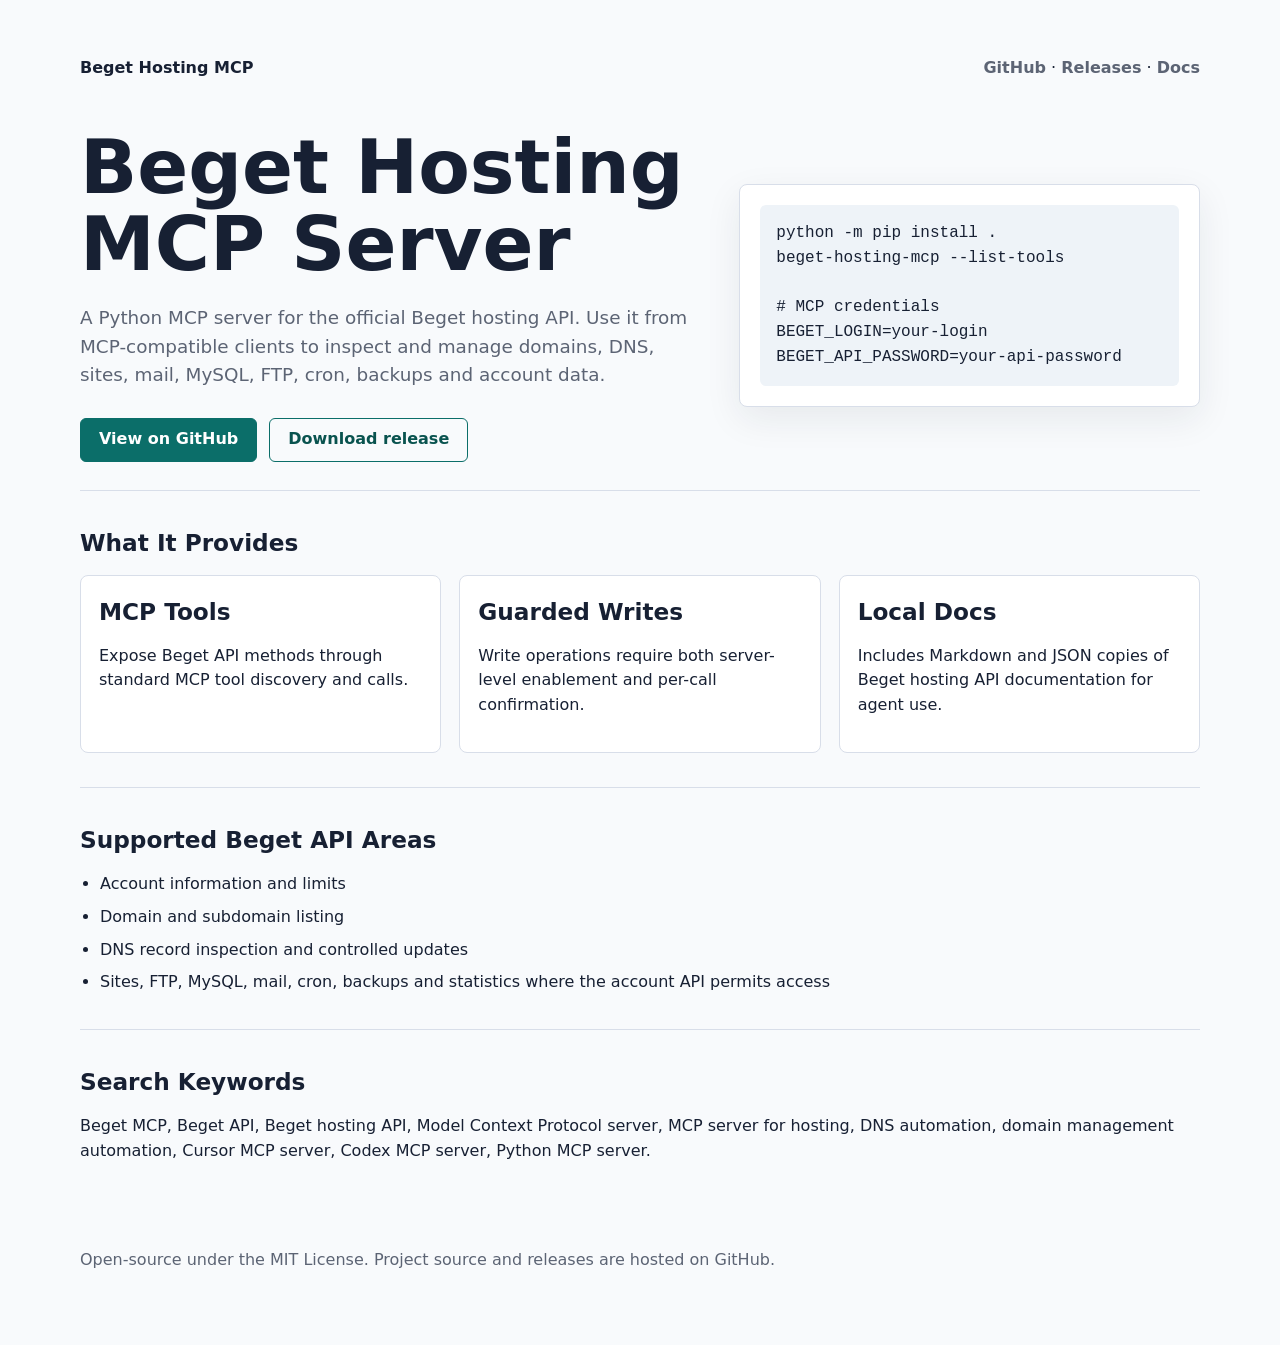
==== docs/index.html @ e47cdcd7 "Add GitHub Pages SEO landing page" ====
<!doctype html>
<html lang="en">
  <head>
    <meta charset="utf-8">
    <meta name="viewport" content="width=device-width, initial-scale=1">
    <title>Beget Hosting MCP Server for Beget API, DNS, Domains, Sites, Mail and Backups</title>
    <meta name="description" content="Beget Hosting MCP is an open-source Model Context Protocol server for the Beget hosting API. Manage domains, DNS records, sites, mail, MySQL, FTP, cron, backups and account information from MCP-compatible agents.">
    <meta name="keywords" content="Beget MCP, Beget API, Beget hosting API, Model Context Protocol, MCP server, DNS automation, domain management, Cursor MCP, Codex MCP, Python MCP server">
    <meta name="robots" content="index, follow, max-image-preview:large">
    <link rel="canonical" href="https://belyaevad.github.io/beget-hosting-mcp/">
    <link rel="sitemap" type="application/xml" href="https://belyaevad.github.io/beget-hosting-mcp/sitemap.xml">

    <meta property="og:type" content="website">
    <meta property="og:title" content="Beget Hosting MCP Server">
    <meta property="og:description" content="Open-source MCP server for Beget hosting API automation: domains, DNS, sites, mail, MySQL, FTP, cron, backups and account data.">
    <meta property="og:url" content="https://belyaevad.github.io/beget-hosting-mcp/">
    <meta property="og:site_name" content="Beget Hosting MCP">
    <meta name="twitter:card" content="summary">
    <meta name="twitter:title" content="Beget Hosting MCP Server">
    <meta name="twitter:description" content="Model Context Protocol server for Beget hosting API automation.">

    <script type="application/ld+json">
      {
        "@context": "https://schema.org",
        "@type": "SoftwareSourceCode",
        "name": "Beget Hosting MCP",
        "description": "Open-source Model Context Protocol server for the Beget hosting API.",
        "codeRepository": "https://github.com/BelyaevAD/beget-hosting-mcp",
        "url": "https://belyaevad.github.io/beget-hosting-mcp/",
        "license": "https://github.com/BelyaevAD/beget-hosting-mcp/blob/main/LICENSE",
        "programmingLanguage": "Python",
        "runtimePlatform": "Python 3.11+",
        "applicationCategory": "DeveloperApplication",
        "keywords": [
          "MCP",
          "Model Context Protocol",
          "Beget API",
          "hosting automation",
          "DNS automation",
          "domain management"
        ],
        "isAccessibleForFree": true
      }
    </script>

    <style>
      :root {
        color-scheme: light;
        --bg: #f8fafc;
        --panel: #ffffff;
        --text: #172033;
        --muted: #5c6474;
        --line: #d8dee9;
        --accent: #0b6e69;
        --accent-strong: #09534f;
        --code: #eef3f8;
      }

      * {
        box-sizing: border-box;
      }

      body {
        margin: 0;
        font-family: Inter, ui-sans-serif, system-ui, -apple-system, BlinkMacSystemFont, "Segoe UI", sans-serif;
        line-height: 1.55;
        color: var(--text);
        background: var(--bg);
      }

      header, main, footer {
        width: min(1120px, calc(100% - 40px));
        margin: 0 auto;
      }

      header {
        padding: 56px 0 28px;
      }

      nav {
        display: flex;
        justify-content: space-between;
        gap: 24px;
        align-items: center;
        margin-bottom: 48px;
      }

      nav a {
        color: var(--muted);
        text-decoration: none;
        font-weight: 600;
      }

      .brand {
        color: var(--text);
        font-weight: 750;
      }

      .hero {
        display: grid;
        grid-template-columns: minmax(0, 1.15fr) minmax(320px, 0.85fr);
        gap: 36px;
        align-items: center;
      }

      h1 {
        font-size: clamp(2.2rem, 6vw, 4.7rem);
        line-height: 1.02;
        margin: 0 0 22px;
        letter-spacing: 0;
      }

      h2 {
        font-size: 1.45rem;
        margin: 0 0 14px;
      }

      p {
        margin: 0 0 16px;
      }

      .lead {
        font-size: 1.15rem;
        color: var(--muted);
        max-width: 720px;
      }

      .actions {
        display: flex;
        flex-wrap: wrap;
        gap: 12px;
        margin-top: 28px;
      }

      .button {
        display: inline-flex;
        align-items: center;
        justify-content: center;
        min-height: 44px;
        padding: 0 18px;
        border: 1px solid var(--accent);
        border-radius: 6px;
        color: #fff;
        background: var(--accent);
        text-decoration: none;
        font-weight: 700;
      }

      .button.secondary {
        color: var(--accent-strong);
        background: transparent;
      }

      .terminal {
        border: 1px solid var(--line);
        border-radius: 8px;
        padding: 20px;
        background: var(--panel);
        box-shadow: 0 12px 36px rgba(23, 32, 51, 0.08);
      }

      code, pre {
        font-family: "Cascadia Mono", "SFMono-Regular", Consolas, monospace;
      }

      pre {
        overflow-x: auto;
        margin: 0;
        padding: 16px;
        border-radius: 6px;
        background: var(--code);
      }

      section {
        padding: 34px 0;
        border-top: 1px solid var(--line);
      }

      .grid {
        display: grid;
        grid-template-columns: repeat(3, minmax(0, 1fr));
        gap: 18px;
      }

      .item {
        border: 1px solid var(--line);
        border-radius: 8px;
        padding: 18px;
        background: var(--panel);
      }

      ul {
        padding-left: 20px;
        margin: 0;
      }

      li + li {
        margin-top: 8px;
      }

      footer {
        padding: 34px 0 56px;
        color: var(--muted);
      }

      @media (max-width: 820px) {
        .hero, .grid {
          grid-template-columns: 1fr;
        }

        nav {
          align-items: flex-start;
          flex-direction: column;
          margin-bottom: 34px;
        }
      }
    </style>
  </head>
  <body>
    <header>
      <nav>
        <a class="brand" href="https://belyaevad.github.io/beget-hosting-mcp/">Beget Hosting MCP</a>
        <div>
          <a href="https://github.com/BelyaevAD/beget-hosting-mcp">GitHub</a>
          <span aria-hidden="true"> · </span>
          <a href="https://github.com/BelyaevAD/beget-hosting-mcp/releases">Releases</a>
          <span aria-hidden="true"> · </span>
          <a href="https://github.com/BelyaevAD/beget-hosting-mcp/tree/main/docs">Docs</a>
        </div>
      </nav>

      <div class="hero">
        <div>
          <h1>Beget Hosting MCP Server</h1>
          <p class="lead">A Python MCP server for the official Beget hosting API. Use it from MCP-compatible clients to inspect and manage domains, DNS, sites, mail, MySQL, FTP, cron, backups and account data.</p>
          <div class="actions">
            <a class="button" href="https://github.com/BelyaevAD/beget-hosting-mcp">View on GitHub</a>
            <a class="button secondary" href="https://github.com/BelyaevAD/beget-hosting-mcp/releases/tag/v0.1.0">Download release</a>
          </div>
        </div>
        <div class="terminal" aria-label="Installation commands">
          <pre><code>python -m pip install .
beget-hosting-mcp --list-tools

# MCP credentials
BEGET_LOGIN=your-login
BEGET_API_PASSWORD=your-api-password</code></pre>
        </div>
      </div>
    </header>

    <main>
      <section>
        <h2>What It Provides</h2>
        <div class="grid">
          <div class="item">
            <h2>MCP Tools</h2>
            <p>Expose Beget API methods through standard MCP tool discovery and calls.</p>
          </div>
          <div class="item">
            <h2>Guarded Writes</h2>
            <p>Write operations require both server-level enablement and per-call confirmation.</p>
          </div>
          <div class="item">
            <h2>Local Docs</h2>
            <p>Includes Markdown and JSON copies of Beget hosting API documentation for agent use.</p>
          </div>
        </div>
      </section>

      <section>
        <h2>Supported Beget API Areas</h2>
        <ul>
          <li>Account information and limits</li>
          <li>Domain and subdomain listing</li>
          <li>DNS record inspection and controlled updates</li>
          <li>Sites, FTP, MySQL, mail, cron, backups and statistics where the account API permits access</li>
        </ul>
      </section>

      <section>
        <h2>Search Keywords</h2>
        <p>Beget MCP, Beget API, Beget hosting API, Model Context Protocol server, MCP server for hosting, DNS automation, domain management automation, Cursor MCP server, Codex MCP server, Python MCP server.</p>
      </section>
    </main>

    <footer>
      <p>Open-source under the MIT License. Project source and releases are hosted on GitHub.</p>
    </footer>
  </body>
</html>
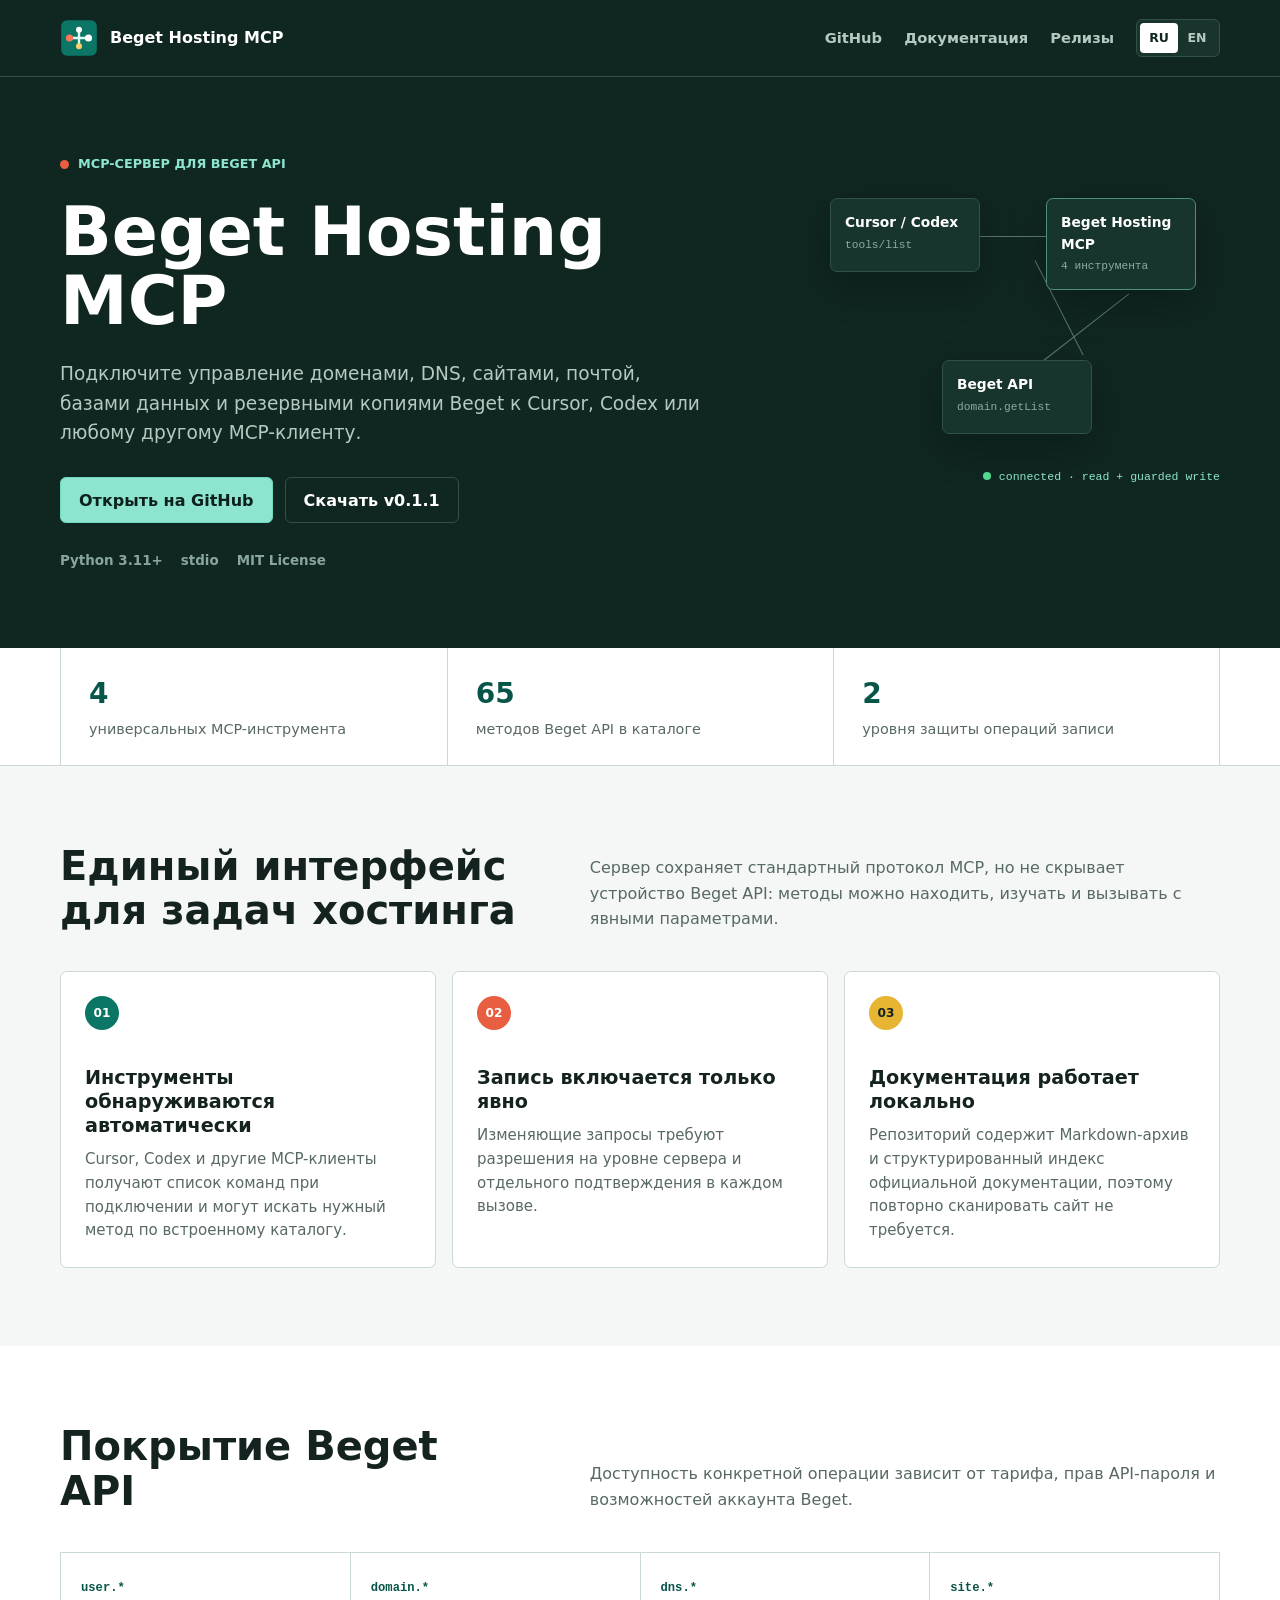
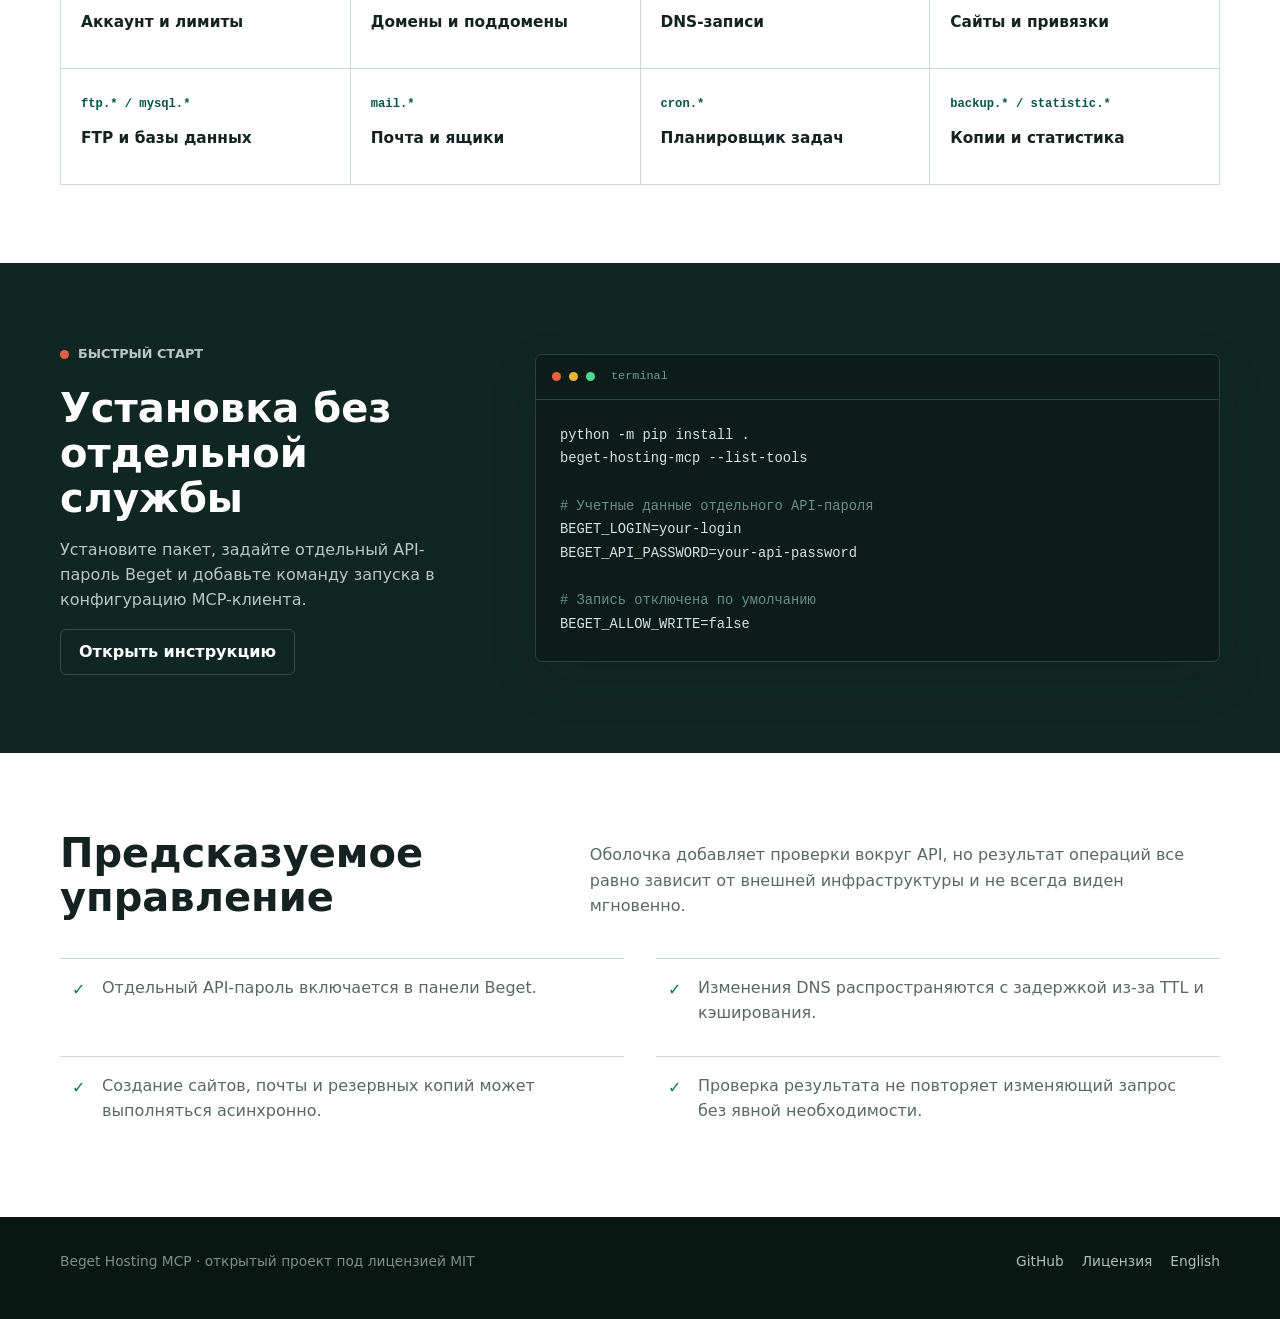
==== commit 7d66546e: "Add bilingual GitHub Pages landing page" ====
--- a/docs/index.html
+++ b/docs/index.html
@@ -1,291 +1,222 @@
 <!doctype html>
-<html lang="en">
+<html lang="ru">
   <head>
     <meta charset="utf-8">
     <meta name="viewport" content="width=device-width, initial-scale=1">
-    <title>Beget Hosting MCP Server for Beget API, DNS, Domains, Sites, Mail and Backups</title>
-    <meta name="description" content="Beget Hosting MCP is an open-source Model Context Protocol server for the Beget hosting API. Manage domains, DNS records, sites, mail, MySQL, FTP, cron, backups and account information from MCP-compatible agents.">
-    <meta name="keywords" content="Beget MCP, Beget API, Beget hosting API, Model Context Protocol, MCP server, DNS automation, domain management, Cursor MCP, Codex MCP, Python MCP server">
+    <title>Beget Hosting MCP — управление API, DNS и доменами Beget</title>
+    <meta name="description" content="Открытый MCP-сервер для Beget API: домены, DNS, сайты, почта, MySQL, FTP, cron, резервные копии и данные аккаунта из Cursor, Codex и других MCP-клиентов.">
+    <meta name="keywords" content="Beget MCP, Beget API, MCP сервер, Model Context Protocol, управление DNS, управление доменами, автоматизация хостинга, Cursor MCP, Codex MCP">
     <meta name="robots" content="index, follow, max-image-preview:large">
+    <meta name="theme-color" content="#102621">
     <link rel="canonical" href="https://belyaevad.github.io/beget-hosting-mcp/">
+    <link rel="alternate" hreflang="ru" href="https://belyaevad.github.io/beget-hosting-mcp/">
+    <link rel="alternate" hreflang="en" href="https://belyaevad.github.io/beget-hosting-mcp/en/">
+    <link rel="alternate" hreflang="x-default" href="https://belyaevad.github.io/beget-hosting-mcp/">
     <link rel="sitemap" type="application/xml" href="https://belyaevad.github.io/beget-hosting-mcp/sitemap.xml">
+    <link rel="icon" type="image/svg+xml" href="assets/brand-mark.svg">
+    <link rel="stylesheet" href="assets/site.css">
 
     <meta property="og:type" content="website">
-    <meta property="og:title" content="Beget Hosting MCP Server">
-    <meta property="og:description" content="Open-source MCP server for Beget hosting API automation: domains, DNS, sites, mail, MySQL, FTP, cron, backups and account data.">
+    <meta property="og:locale" content="ru_RU">
+    <meta property="og:locale:alternate" content="en_US">
+    <meta property="og:title" content="Beget Hosting MCP">
+    <meta property="og:description" content="Управление доменами, DNS и другими возможностями Beget API через стандартный протокол MCP.">
     <meta property="og:url" content="https://belyaevad.github.io/beget-hosting-mcp/">
     <meta property="og:site_name" content="Beget Hosting MCP">
-    <meta name="twitter:card" content="summary">
-    <meta name="twitter:title" content="Beget Hosting MCP Server">
-    <meta name="twitter:description" content="Model Context Protocol server for Beget hosting API automation.">
+    <meta property="og:image" content="https://belyaevad.github.io/beget-hosting-mcp/assets/og-card.png">
+    <meta property="og:image:width" content="1200">
+    <meta property="og:image:height" content="630">
+    <meta property="og:image:alt" content="Beget Hosting MCP — сервер для автоматизации Beget API">
+    <meta name="twitter:card" content="summary_large_image">
+    <meta name="twitter:title" content="Beget Hosting MCP">
+    <meta name="twitter:description" content="Открытый MCP-сервер для управления Beget API.">
+    <meta name="twitter:image" content="https://belyaevad.github.io/beget-hosting-mcp/assets/og-card.png">
 
     <script type="application/ld+json">
       {
         "@context": "https://schema.org",
         "@type": "SoftwareSourceCode",
         "name": "Beget Hosting MCP",
-        "description": "Open-source Model Context Protocol server for the Beget hosting API.",
+        "description": "Открытый MCP-сервер для управления официальным API хостинга Beget.",
         "codeRepository": "https://github.com/BelyaevAD/beget-hosting-mcp",
         "url": "https://belyaevad.github.io/beget-hosting-mcp/",
         "license": "https://github.com/BelyaevAD/beget-hosting-mcp/blob/main/LICENSE",
         "programmingLanguage": "Python",
         "runtimePlatform": "Python 3.11+",
         "applicationCategory": "DeveloperApplication",
-        "keywords": [
-          "MCP",
-          "Model Context Protocol",
-          "Beget API",
-          "hosting automation",
-          "DNS automation",
-          "domain management"
-        ],
+        "softwareVersion": "0.1.1",
+        "inLanguage": "ru",
+        "keywords": "MCP, Model Context Protocol, Beget API, автоматизация хостинга, DNS, домены",
         "isAccessibleForFree": true
       }
     </script>
-
-    <style>
-      :root {
-        color-scheme: light;
-        --bg: #f8fafc;
-        --panel: #ffffff;
-        --text: #172033;
-        --muted: #5c6474;
-        --line: #d8dee9;
-        --accent: #0b6e69;
-        --accent-strong: #09534f;
-        --code: #eef3f8;
-      }
-
-      * {
-        box-sizing: border-box;
-      }
-
-      body {
-        margin: 0;
-        font-family: Inter, ui-sans-serif, system-ui, -apple-system, BlinkMacSystemFont, "Segoe UI", sans-serif;
-        line-height: 1.55;
-        color: var(--text);
-        background: var(--bg);
-      }
-
-      header, main, footer {
-        width: min(1120px, calc(100% - 40px));
-        margin: 0 auto;
-      }
-
-      header {
-        padding: 56px 0 28px;
-      }
-
-      nav {
-        display: flex;
-        justify-content: space-between;
-        gap: 24px;
-        align-items: center;
-        margin-bottom: 48px;
-      }
-
-      nav a {
-        color: var(--muted);
-        text-decoration: none;
-        font-weight: 600;
-      }
-
-      .brand {
-        color: var(--text);
-        font-weight: 750;
-      }
-
-      .hero {
-        display: grid;
-        grid-template-columns: minmax(0, 1.15fr) minmax(320px, 0.85fr);
-        gap: 36px;
-        align-items: center;
-      }
-
-      h1 {
-        font-size: clamp(2.2rem, 6vw, 4.7rem);
-        line-height: 1.02;
-        margin: 0 0 22px;
-        letter-spacing: 0;
-      }
-
-      h2 {
-        font-size: 1.45rem;
-        margin: 0 0 14px;
-      }
-
-      p {
-        margin: 0 0 16px;
-      }
-
-      .lead {
-        font-size: 1.15rem;
-        color: var(--muted);
-        max-width: 720px;
-      }
-
-      .actions {
-        display: flex;
-        flex-wrap: wrap;
-        gap: 12px;
-        margin-top: 28px;
-      }
-
-      .button {
-        display: inline-flex;
-        align-items: center;
-        justify-content: center;
-        min-height: 44px;
-        padding: 0 18px;
-        border: 1px solid var(--accent);
-        border-radius: 6px;
-        color: #fff;
-        background: var(--accent);
-        text-decoration: none;
-        font-weight: 700;
-      }
-
-      .button.secondary {
-        color: var(--accent-strong);
-        background: transparent;
-      }
-
-      .terminal {
-        border: 1px solid var(--line);
-        border-radius: 8px;
-        padding: 20px;
-        background: var(--panel);
-        box-shadow: 0 12px 36px rgba(23, 32, 51, 0.08);
-      }
-
-      code, pre {
-        font-family: "Cascadia Mono", "SFMono-Regular", Consolas, monospace;
-      }
-
-      pre {
-        overflow-x: auto;
-        margin: 0;
-        padding: 16px;
-        border-radius: 6px;
-        background: var(--code);
-      }
-
-      section {
-        padding: 34px 0;
-        border-top: 1px solid var(--line);
-      }
-
-      .grid {
-        display: grid;
-        grid-template-columns: repeat(3, minmax(0, 1fr));
-        gap: 18px;
-      }
-
-      .item {
-        border: 1px solid var(--line);
-        border-radius: 8px;
-        padding: 18px;
-        background: var(--panel);
-      }
-
-      ul {
-        padding-left: 20px;
-        margin: 0;
-      }
-
-      li + li {
-        margin-top: 8px;
-      }
-
-      footer {
-        padding: 34px 0 56px;
-        color: var(--muted);
-      }
-
-      @media (max-width: 820px) {
-        .hero, .grid {
-          grid-template-columns: 1fr;
-        }
-
-        nav {
-          align-items: flex-start;
-          flex-direction: column;
-          margin-bottom: 34px;
-        }
-      }
-    </style>
   </head>
   <body>
-    <header>
-      <nav>
-        <a class="brand" href="https://belyaevad.github.io/beget-hosting-mcp/">Beget Hosting MCP</a>
-        <div>
+    <header class="site-header">
+      <nav class="nav shell" aria-label="Основная навигация">
+        <a class="brand" href="./">
+          <img src="assets/brand-mark.svg" alt="" width="38" height="38">
+          <span>Beget Hosting MCP</span>
+        </a>
+        <div class="nav-right">
+          <div class="nav-links">
+            <a href="https://github.com/BelyaevAD/beget-hosting-mcp">GitHub</a>
+            <a href="https://github.com/BelyaevAD/beget-hosting-mcp/blob/main/docs/operator-guide.md">Документация</a>
+            <a href="https://github.com/BelyaevAD/beget-hosting-mcp/releases">Релизы</a>
+          </div>
+          <div class="language-switch" aria-label="Выбор языка">
+            <a href="./" lang="ru" aria-current="page">RU</a>
+            <a href="en/" lang="en">EN</a>
+          </div>
+        </div>
+      </nav>
+    </header>
+
+    <main>
+      <section class="hero-band">
+        <div class="hero-inner shell">
+          <div class="hero-copy">
+            <p class="eyebrow">MCP-сервер для Beget API</p>
+            <h1>Beget Hosting MCP</h1>
+            <p class="hero-lead">Подключите управление доменами, DNS, сайтами, почтой, базами данных и резервными копиями Beget к Cursor, Codex или любому другому MCP-клиенту.</p>
+            <div class="hero-actions">
+              <a class="button" href="https://github.com/BelyaevAD/beget-hosting-mcp">Открыть на GitHub</a>
+              <a class="button secondary" href="https://github.com/BelyaevAD/beget-hosting-mcp/releases/tag/v0.1.1">Скачать v0.1.1</a>
+            </div>
+            <div class="hero-meta" aria-label="Технические характеристики">
+              <span>Python 3.11+</span>
+              <span>stdio</span>
+              <span>MIT License</span>
+            </div>
+          </div>
+
+          <div class="flow-scene" aria-label="Схема подключения MCP-клиента к Beget API">
+            <span class="flow-line one" aria-hidden="true"></span>
+            <span class="flow-line two" aria-hidden="true"></span>
+            <span class="flow-line three" aria-hidden="true"></span>
+            <div class="flow-node client">
+              <strong>Cursor / Codex</strong>
+              <small>tools/list</small>
+            </div>
+            <div class="flow-node server">
+              <strong>Beget Hosting MCP</strong>
+              <small>4 инструмента</small>
+            </div>
+            <div class="flow-node api">
+              <strong>Beget API</strong>
+              <small>domain.getList</small>
+            </div>
+            <div class="flow-status">connected · read + guarded write</div>
+          </div>
+        </div>
+      </section>
+
+      <div class="stats-band">
+        <div class="stats shell">
+          <div class="stat"><strong>4</strong><span>универсальных MCP-инструмента</span></div>
+          <div class="stat"><strong>65</strong><span>методов Beget API в каталоге</span></div>
+          <div class="stat"><strong>2</strong><span>уровня защиты операций записи</span></div>
+        </div>
+      </div>
+
+      <section class="section">
+        <div class="shell">
+          <div class="section-heading">
+            <h2>Единый интерфейс для задач хостинга</h2>
+            <p>Сервер сохраняет стандартный протокол MCP, но не скрывает устройство Beget API: методы можно находить, изучать и вызывать с явными параметрами.</p>
+          </div>
+          <div class="feature-grid">
+            <article class="feature">
+              <span class="feature-number">01</span>
+              <h3>Инструменты обнаруживаются автоматически</h3>
+              <p>Cursor, Codex и другие MCP-клиенты получают список команд при подключении и могут искать нужный метод по встроенному каталогу.</p>
+            </article>
+            <article class="feature">
+              <span class="feature-number">02</span>
+              <h3>Запись включается только явно</h3>
+              <p>Изменяющие запросы требуют разрешения на уровне сервера и отдельного подтверждения в каждом вызове.</p>
+            </article>
+            <article class="feature">
+              <span class="feature-number">03</span>
+              <h3>Документация работает локально</h3>
+              <p>Репозиторий содержит Markdown-архив и структурированный индекс официальной документации, поэтому повторно сканировать сайт не требуется.</p>
+            </article>
+          </div>
+        </div>
+      </section>
+
+      <section class="section white">
+        <div class="shell">
+          <div class="section-heading">
+            <h2>Покрытие Beget API</h2>
+            <p>Доступность конкретной операции зависит от тарифа, прав API-пароля и возможностей аккаунта Beget.</p>
+          </div>
+          <div class="coverage" aria-label="Поддерживаемые разделы Beget API">
+            <div class="coverage-item"><code>user.*</code><strong>Аккаунт и лимиты</strong></div>
+            <div class="coverage-item"><code>domain.*</code><strong>Домены и поддомены</strong></div>
+            <div class="coverage-item"><code>dns.*</code><strong>DNS-записи</strong></div>
+            <div class="coverage-item"><code>site.*</code><strong>Сайты и привязки</strong></div>
+            <div class="coverage-item"><code>ftp.* / mysql.*</code><strong>FTP и базы данных</strong></div>
+            <div class="coverage-item"><code>mail.*</code><strong>Почта и ящики</strong></div>
+            <div class="coverage-item"><code>cron.*</code><strong>Планировщик задач</strong></div>
+            <div class="coverage-item"><code>backup.* / statistic.*</code><strong>Копии и статистика</strong></div>
+          </div>
+        </div>
+      </section>
+
+      <section class="section dark">
+        <div class="quick-start shell">
+          <div class="quick-copy">
+            <p class="eyebrow">Быстрый старт</p>
+            <h2>Установка без отдельной службы</h2>
+            <p>Установите пакет, задайте отдельный API-пароль Beget и добавьте команду запуска в конфигурацию MCP-клиента.</p>
+            <a class="button secondary" href="https://github.com/BelyaevAD/beget-hosting-mcp#установка">Открыть инструкцию</a>
+          </div>
+          <div class="code-window" aria-label="Команды установки">
+            <div class="code-toolbar">
+              <span class="window-dot"></span>
+              <span class="window-dot yellow"></span>
+              <span class="window-dot green"></span>
+              <span>terminal</span>
+            </div>
+            <pre><code>python -m pip install .
+beget-hosting-mcp --list-tools
+
+<span class="code-comment"># Учетные данные отдельного API-пароля</span>
+BEGET_LOGIN=your-login
+BEGET_API_PASSWORD=your-api-password
+
+<span class="code-comment"># Запись отключена по умолчанию</span>
+BEGET_ALLOW_WRITE=false</code></pre>
+          </div>
+        </div>
+      </section>
+
+      <section class="section white">
+        <div class="shell">
+          <div class="section-heading">
+            <h2>Предсказуемое управление</h2>
+            <p>Оболочка добавляет проверки вокруг API, но результат операций все равно зависит от внешней инфраструктуры и не всегда виден мгновенно.</p>
+          </div>
+          <ul class="safety-list">
+            <li>Отдельный API-пароль включается в панели Beget.</li>
+            <li>Изменения DNS распространяются с задержкой из-за TTL и кэширования.</li>
+            <li>Создание сайтов, почты и резервных копий может выполняться асинхронно.</li>
+            <li>Проверка результата не повторяет изменяющий запрос без явной необходимости.</li>
+          </ul>
+        </div>
+      </section>
+    </main>
+
+    <footer class="site-footer">
+      <div class="footer-inner shell">
+        <p>Beget Hosting MCP · открытый проект под лицензией MIT</p>
+        <div class="footer-links">
           <a href="https://github.com/BelyaevAD/beget-hosting-mcp">GitHub</a>
-          <span aria-hidden="true"> · </span>
-          <a href="https://github.com/BelyaevAD/beget-hosting-mcp/releases">Releases</a>
-          <span aria-hidden="true"> · </span>
-          <a href="https://github.com/BelyaevAD/beget-hosting-mcp/tree/main/docs">Docs</a>
-        </div>
-      </nav>
-
-      <div class="hero">
-        <div>
-          <h1>Beget Hosting MCP Server</h1>
-          <p class="lead">A Python MCP server for the official Beget hosting API. Use it from MCP-compatible clients to inspect and manage domains, DNS, sites, mail, MySQL, FTP, cron, backups and account data.</p>
-          <div class="actions">
-            <a class="button" href="https://github.com/BelyaevAD/beget-hosting-mcp">View on GitHub</a>
-            <a class="button secondary" href="https://github.com/BelyaevAD/beget-hosting-mcp/releases/tag/v0.1.0">Download release</a>
-          </div>
-        </div>
-        <div class="terminal" aria-label="Installation commands">
-          <pre><code>python -m pip install .
-beget-hosting-mcp --list-tools
-
-# MCP credentials
-BEGET_LOGIN=your-login
-BEGET_API_PASSWORD=your-api-password</code></pre>
+          <a href="https://github.com/BelyaevAD/beget-hosting-mcp/blob/main/LICENSE">Лицензия</a>
+          <a href="en/" lang="en">English</a>
         </div>
       </div>
-    </header>
-
-    <main>
-      <section>
-        <h2>What It Provides</h2>
-        <div class="grid">
-          <div class="item">
-            <h2>MCP Tools</h2>
-            <p>Expose Beget API methods through standard MCP tool discovery and calls.</p>
-          </div>
-          <div class="item">
-            <h2>Guarded Writes</h2>
-            <p>Write operations require both server-level enablement and per-call confirmation.</p>
-          </div>
-          <div class="item">
-            <h2>Local Docs</h2>
-            <p>Includes Markdown and JSON copies of Beget hosting API documentation for agent use.</p>
-          </div>
-        </div>
-      </section>
-
-      <section>
-        <h2>Supported Beget API Areas</h2>
-        <ul>
-          <li>Account information and limits</li>
-          <li>Domain and subdomain listing</li>
-          <li>DNS record inspection and controlled updates</li>
-          <li>Sites, FTP, MySQL, mail, cron, backups and statistics where the account API permits access</li>
-        </ul>
-      </section>
-
-      <section>
-        <h2>Search Keywords</h2>
-        <p>Beget MCP, Beget API, Beget hosting API, Model Context Protocol server, MCP server for hosting, DNS automation, domain management automation, Cursor MCP server, Codex MCP server, Python MCP server.</p>
-      </section>
-    </main>
-
-    <footer>
-      <p>Open-source under the MIT License. Project source and releases are hosted on GitHub.</p>
     </footer>
   </body>
 </html>
--- a/docs/assets/site.css
+++ b/docs/assets/site.css
@@ -0,0 +1,786 @@
+:root {
+  color-scheme: light;
+  --paper: #f4f7f5;
+  --surface: #ffffff;
+  --surface-soft: #eaf1ee;
+  --ink: #14231f;
+  --muted: #586963;
+  --line: #cbd8d3;
+  --brand: #0b7665;
+  --brand-dark: #075548;
+  --hero: #102621;
+  --hero-line: #315047;
+  --hero-muted: #b5c9c2;
+  --coral: #e75e41;
+  --yellow: #e8b532;
+  --code: #0c1d19;
+  --code-line: #29443b;
+  --shadow: 0 18px 50px rgba(20, 35, 31, 0.12);
+}
+
+* {
+  box-sizing: border-box;
+}
+
+html {
+  scroll-behavior: smooth;
+}
+
+body {
+  margin: 0;
+  color: var(--ink);
+  background: var(--paper);
+  font-family: Inter, ui-sans-serif, system-ui, -apple-system, BlinkMacSystemFont, "Segoe UI", sans-serif;
+  font-size: 16px;
+  line-height: 1.58;
+}
+
+a {
+  color: inherit;
+}
+
+img {
+  display: block;
+  max-width: 100%;
+}
+
+.shell {
+  width: min(1160px, calc(100% - 48px));
+  margin: 0 auto;
+}
+
+.site-header {
+  position: relative;
+  z-index: 10;
+  color: #ffffff;
+  background: var(--hero);
+  border-bottom: 1px solid var(--hero-line);
+}
+
+.nav {
+  display: flex;
+  min-height: 76px;
+  align-items: center;
+  justify-content: space-between;
+  gap: 28px;
+}
+
+.brand {
+  display: inline-flex;
+  align-items: center;
+  gap: 12px;
+  color: #ffffff;
+  font-weight: 760;
+  text-decoration: none;
+}
+
+.brand img {
+  width: 38px;
+  height: 38px;
+}
+
+.nav-right,
+.nav-links,
+.language-switch {
+  display: flex;
+  align-items: center;
+}
+
+.nav-right {
+  gap: 22px;
+}
+
+.nav-links {
+  gap: 22px;
+}
+
+.nav-links a {
+  color: var(--hero-muted);
+  font-size: 0.92rem;
+  font-weight: 650;
+  text-decoration: none;
+}
+
+.nav-links a:hover,
+.nav-links a:focus-visible {
+  color: #ffffff;
+}
+
+.language-switch {
+  padding: 3px;
+  border: 1px solid var(--hero-line);
+  border-radius: 6px;
+  background: #19342d;
+}
+
+.language-switch a {
+  min-width: 38px;
+  padding: 5px 9px;
+  border-radius: 4px;
+  color: var(--hero-muted);
+  font-size: 0.78rem;
+  font-weight: 760;
+  text-align: center;
+  text-decoration: none;
+}
+
+.language-switch a[aria-current="page"] {
+  color: var(--hero);
+  background: #ffffff;
+}
+
+.hero-band {
+  position: relative;
+  min-height: 500px;
+  overflow: hidden;
+  color: #ffffff;
+  background: var(--hero);
+}
+
+.hero-inner {
+  position: relative;
+  min-height: 500px;
+  padding: 74px 0 76px;
+}
+
+.hero-copy {
+  position: relative;
+  z-index: 2;
+  max-width: 690px;
+}
+
+.eyebrow {
+  display: inline-flex;
+  align-items: center;
+  gap: 9px;
+  margin: 0 0 22px;
+  color: #8ee5cf;
+  font-size: 0.8rem;
+  font-weight: 780;
+  text-transform: uppercase;
+}
+
+.eyebrow::before {
+  width: 9px;
+  height: 9px;
+  border-radius: 50%;
+  background: var(--coral);
+  content: "";
+}
+
+h1,
+h2,
+h3,
+p {
+  margin-top: 0;
+}
+
+h1 {
+  max-width: 690px;
+  margin-bottom: 24px;
+  font-size: 4.25rem;
+  line-height: 1.02;
+  letter-spacing: 0;
+}
+
+.hero-lead {
+  max-width: 650px;
+  margin-bottom: 0;
+  color: var(--hero-muted);
+  font-size: 1.16rem;
+}
+
+.hero-actions {
+  display: flex;
+  flex-wrap: wrap;
+  gap: 12px;
+  margin-top: 30px;
+}
+
+.button {
+  display: inline-flex;
+  min-height: 46px;
+  align-items: center;
+  justify-content: center;
+  padding: 0 18px;
+  border: 1px solid #72d9c1;
+  border-radius: 6px;
+  color: #0d211c;
+  background: #8ee5cf;
+  font-weight: 760;
+  text-decoration: none;
+}
+
+.button:hover,
+.button:focus-visible {
+  background: #b0f3e2;
+}
+
+.button.secondary {
+  color: #ffffff;
+  background: transparent;
+  border-color: var(--hero-line);
+}
+
+.button.secondary:hover,
+.button.secondary:focus-visible {
+  border-color: #8ee5cf;
+}
+
+.hero-meta {
+  display: flex;
+  flex-wrap: wrap;
+  gap: 18px;
+  margin-top: 27px;
+  color: #88a69d;
+  font-size: 0.84rem;
+  font-weight: 650;
+}
+
+.flow-scene {
+  position: absolute;
+  z-index: 1;
+  top: 67px;
+  right: 0;
+  width: 390px;
+  height: 350px;
+  color: #ffffff;
+}
+
+.flow-line {
+  position: absolute;
+  height: 1px;
+  background: #56776d;
+  transform-origin: left center;
+}
+
+.flow-line.one {
+  top: 92px;
+  left: 83px;
+  width: 133px;
+}
+
+.flow-line.two {
+  top: 222px;
+  left: 206px;
+  width: 118px;
+  transform: rotate(-38deg);
+}
+
+.flow-line.three {
+  top: 116px;
+  left: 205px;
+  width: 106px;
+  transform: rotate(63deg);
+}
+
+.flow-node {
+  position: absolute;
+  width: 150px;
+  min-height: 74px;
+  padding: 13px 14px;
+  border: 1px solid var(--hero-line);
+  border-radius: 7px;
+  background: #17352d;
+  box-shadow: 0 15px 38px rgba(0, 0, 0, 0.22);
+}
+
+.flow-node strong,
+.flow-node small {
+  display: block;
+}
+
+.flow-node strong {
+  margin-bottom: 3px;
+  font-size: 0.86rem;
+}
+
+.flow-node small {
+  color: #8eaaa1;
+  font-family: "Cascadia Mono", "SFMono-Regular", Consolas, monospace;
+  font-size: 0.7rem;
+}
+
+.flow-node.client {
+  top: 54px;
+  left: 0;
+}
+
+.flow-node.server {
+  top: 54px;
+  right: 24px;
+  border-color: #4b8f7e;
+}
+
+.flow-node.api {
+  top: 216px;
+  left: 112px;
+}
+
+.flow-status {
+  position: absolute;
+  right: 0;
+  bottom: 8px;
+  padding-left: 16px;
+  color: #8ee5cf;
+  font-family: "Cascadia Mono", "SFMono-Regular", Consolas, monospace;
+  font-size: 0.72rem;
+}
+
+.flow-status::before {
+  position: absolute;
+  top: 4px;
+  left: 0;
+  width: 8px;
+  height: 8px;
+  border-radius: 50%;
+  background: #50d890;
+  content: "";
+}
+
+.stats-band {
+  background: var(--surface);
+  border-bottom: 1px solid var(--line);
+}
+
+.stats {
+  display: grid;
+  grid-template-columns: repeat(3, minmax(0, 1fr));
+}
+
+.stat {
+  padding: 24px 28px;
+  border-left: 1px solid var(--line);
+}
+
+.stat:last-child {
+  border-right: 1px solid var(--line);
+}
+
+.stat strong,
+.stat span {
+  display: block;
+}
+
+.stat strong {
+  margin-bottom: 2px;
+  color: var(--brand-dark);
+  font-size: 1.75rem;
+}
+
+.stat span {
+  color: var(--muted);
+  font-size: 0.9rem;
+}
+
+.section {
+  padding: 78px 0;
+}
+
+.section.white {
+  background: var(--surface);
+}
+
+.section.dark {
+  color: #ffffff;
+  background: var(--hero);
+}
+
+.section-heading {
+  display: grid;
+  grid-template-columns: minmax(0, 0.85fr) minmax(300px, 1.15fr);
+  gap: 64px;
+  align-items: end;
+  margin-bottom: 38px;
+}
+
+.section-heading h2 {
+  max-width: 580px;
+  margin-bottom: 0;
+  font-size: 2.5rem;
+  line-height: 1.12;
+  letter-spacing: 0;
+}
+
+.section-heading p {
+  margin-bottom: 2px;
+  color: var(--muted);
+}
+
+.dark .section-heading p {
+  color: var(--hero-muted);
+}
+
+.feature-grid {
+  display: grid;
+  grid-template-columns: repeat(3, minmax(0, 1fr));
+  gap: 16px;
+}
+
+.feature {
+  min-height: 230px;
+  padding: 24px;
+  border: 1px solid var(--line);
+  border-radius: 7px;
+  background: var(--surface);
+}
+
+.feature-number {
+  display: inline-flex;
+  width: 34px;
+  height: 34px;
+  align-items: center;
+  justify-content: center;
+  margin-bottom: 36px;
+  border-radius: 50%;
+  color: #ffffff;
+  background: var(--brand);
+  font-size: 0.76rem;
+  font-weight: 800;
+}
+
+.feature:nth-child(2) .feature-number {
+  background: var(--coral);
+}
+
+.feature:nth-child(3) .feature-number {
+  color: var(--ink);
+  background: var(--yellow);
+}
+
+.feature h3 {
+  margin-bottom: 10px;
+  font-size: 1.2rem;
+  line-height: 1.25;
+}
+
+.feature p {
+  margin-bottom: 0;
+  color: var(--muted);
+  font-size: 0.94rem;
+}
+
+.coverage {
+  display: grid;
+  grid-template-columns: repeat(4, minmax(0, 1fr));
+  border-top: 1px solid var(--line);
+  border-left: 1px solid var(--line);
+}
+
+.coverage-item {
+  min-height: 116px;
+  padding: 20px;
+  border-right: 1px solid var(--line);
+  border-bottom: 1px solid var(--line);
+  background: var(--surface);
+}
+
+.coverage-item code {
+  color: var(--brand-dark);
+  font-size: 0.76rem;
+  font-weight: 750;
+}
+
+.coverage-item strong {
+  display: block;
+  margin-top: 12px;
+  font-size: 0.96rem;
+}
+
+.quick-start {
+  display: grid;
+  grid-template-columns: minmax(280px, 0.75fr) minmax(0, 1.25fr);
+  gap: 64px;
+  align-items: center;
+}
+
+.quick-copy h2 {
+  margin-bottom: 16px;
+  font-size: 2.5rem;
+  line-height: 1.12;
+  letter-spacing: 0;
+}
+
+.quick-copy p {
+  color: var(--hero-muted);
+}
+
+.code-window {
+  overflow: hidden;
+  border: 1px solid var(--code-line);
+  border-radius: 7px;
+  background: var(--code);
+  box-shadow: var(--shadow);
+}
+
+.code-toolbar {
+  display: flex;
+  min-height: 45px;
+  align-items: center;
+  gap: 8px;
+  padding: 0 16px;
+  border-bottom: 1px solid var(--code-line);
+  color: #78938a;
+  font-family: "Cascadia Mono", "SFMono-Regular", Consolas, monospace;
+  font-size: 0.74rem;
+}
+
+.window-dot {
+  width: 9px;
+  height: 9px;
+  border-radius: 50%;
+  background: var(--coral);
+}
+
+.window-dot.yellow {
+  background: var(--yellow);
+}
+
+.window-dot.green {
+  background: #50d890;
+  margin-right: 8px;
+}
+
+pre,
+code {
+  font-family: "Cascadia Mono", "SFMono-Regular", Consolas, monospace;
+}
+
+pre {
+  margin: 0;
+  overflow-x: auto;
+  padding: 24px;
+  color: #d5e4df;
+  font-size: 0.86rem;
+  line-height: 1.72;
+}
+
+.code-comment {
+  color: #708c83;
+}
+
+.safety-list {
+  display: grid;
+  grid-template-columns: repeat(2, minmax(0, 1fr));
+  gap: 14px 32px;
+  margin: 0;
+  padding: 0;
+  list-style: none;
+}
+
+.safety-list li {
+  position: relative;
+  padding: 16px 16px 16px 42px;
+  border-top: 1px solid var(--line);
+  color: var(--muted);
+}
+
+.safety-list li::before {
+  position: absolute;
+  top: 18px;
+  left: 12px;
+  color: var(--brand);
+  font-weight: 850;
+  content: "✓";
+}
+
+.site-footer {
+  padding: 34px 0 46px;
+  color: #799188;
+  background: #091713;
+}
+
+.footer-inner {
+  display: flex;
+  align-items: center;
+  justify-content: space-between;
+  gap: 24px;
+}
+
+.footer-inner p {
+  margin-bottom: 0;
+  font-size: 0.86rem;
+}
+
+.footer-links {
+  display: flex;
+  gap: 18px;
+}
+
+.footer-links a {
+  color: #aac1b9;
+  font-size: 0.86rem;
+  text-decoration: none;
+}
+
+.footer-links a:hover,
+.footer-links a:focus-visible {
+  color: #ffffff;
+}
+
+:focus-visible {
+  outline: 3px solid #ffd166;
+  outline-offset: 3px;
+}
+
+@media (max-width: 1040px) {
+  h1 {
+    max-width: 610px;
+    font-size: 3.5rem;
+  }
+
+  .hero-copy {
+    max-width: 600px;
+  }
+
+  .flow-scene {
+    right: -120px;
+  }
+
+  .coverage {
+    grid-template-columns: repeat(2, minmax(0, 1fr));
+  }
+}
+
+@media (max-width: 820px) {
+  .shell {
+    width: min(100% - 32px, 720px);
+  }
+
+  .nav {
+    min-height: 70px;
+  }
+
+  .nav-links {
+    display: none;
+  }
+
+  .hero-inner,
+  .hero-band {
+    min-height: 520px;
+  }
+
+  .hero-inner {
+    padding: 58px 0 64px;
+  }
+
+  h1 {
+    max-width: 580px;
+    font-size: 3.1rem;
+  }
+
+  .hero-copy {
+    max-width: 620px;
+  }
+
+  .flow-scene {
+    top: 180px;
+    right: -190px;
+    opacity: 0.3;
+  }
+
+  .section,
+  .section.white {
+    padding: 62px 0;
+  }
+
+  .section-heading,
+  .quick-start {
+    grid-template-columns: 1fr;
+    gap: 26px;
+  }
+
+  .feature-grid {
+    grid-template-columns: 1fr;
+  }
+
+  .feature {
+    min-height: auto;
+  }
+
+  .feature-number {
+    margin-bottom: 22px;
+  }
+}
+
+@media (max-width: 620px) {
+  .brand span {
+    font-size: 0.9rem;
+  }
+
+  .nav-right {
+    gap: 8px;
+  }
+
+  .hero-band,
+  .hero-inner {
+    min-height: 540px;
+  }
+
+  .hero-inner {
+    padding-top: 50px;
+  }
+
+  h1 {
+    font-size: 2.45rem;
+    line-height: 1.04;
+  }
+
+  .hero-lead {
+    font-size: 1rem;
+  }
+
+  .flow-scene {
+    display: none;
+  }
+
+  .button {
+    width: 100%;
+  }
+
+  .stats {
+    grid-template-columns: 1fr;
+  }
+
+  .stat,
+  .stat:last-child {
+    padding: 18px 4px;
+    border-right: 0;
+    border-left: 0;
+    border-bottom: 1px solid var(--line);
+  }
+
+  .stat:last-child {
+    border-bottom: 0;
+  }
+
+  .section-heading h2,
+  .quick-copy h2 {
+    font-size: 2rem;
+  }
+
+  .coverage,
+  .safety-list {
+    grid-template-columns: 1fr;
+  }
+
+  .coverage {
+    border-left: 0;
+  }
+
+  .coverage-item {
+    padding-left: 0;
+    padding-right: 0;
+    border-right: 0;
+  }
+
+  pre {
+    padding: 20px;
+    font-size: 0.78rem;
+  }
+
+  .footer-inner {
+    align-items: flex-start;
+    flex-direction: column;
+  }
+}
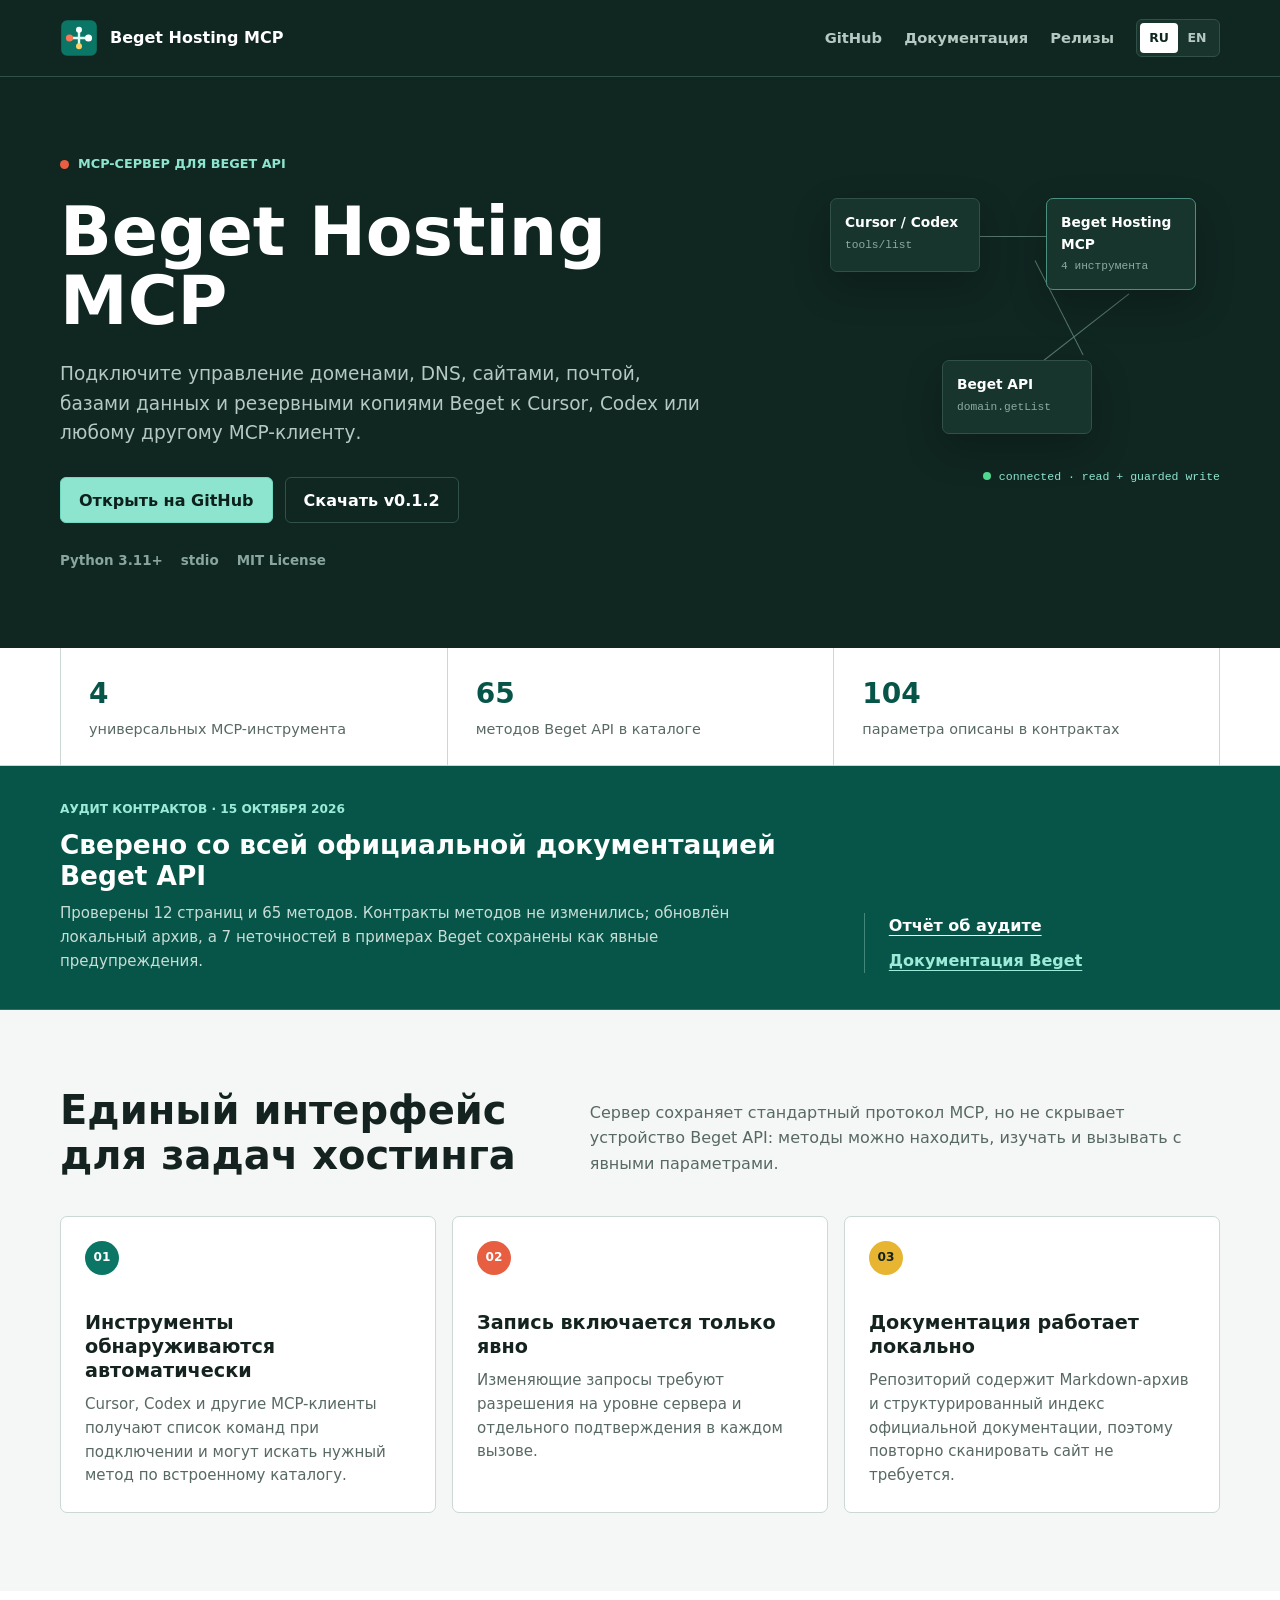
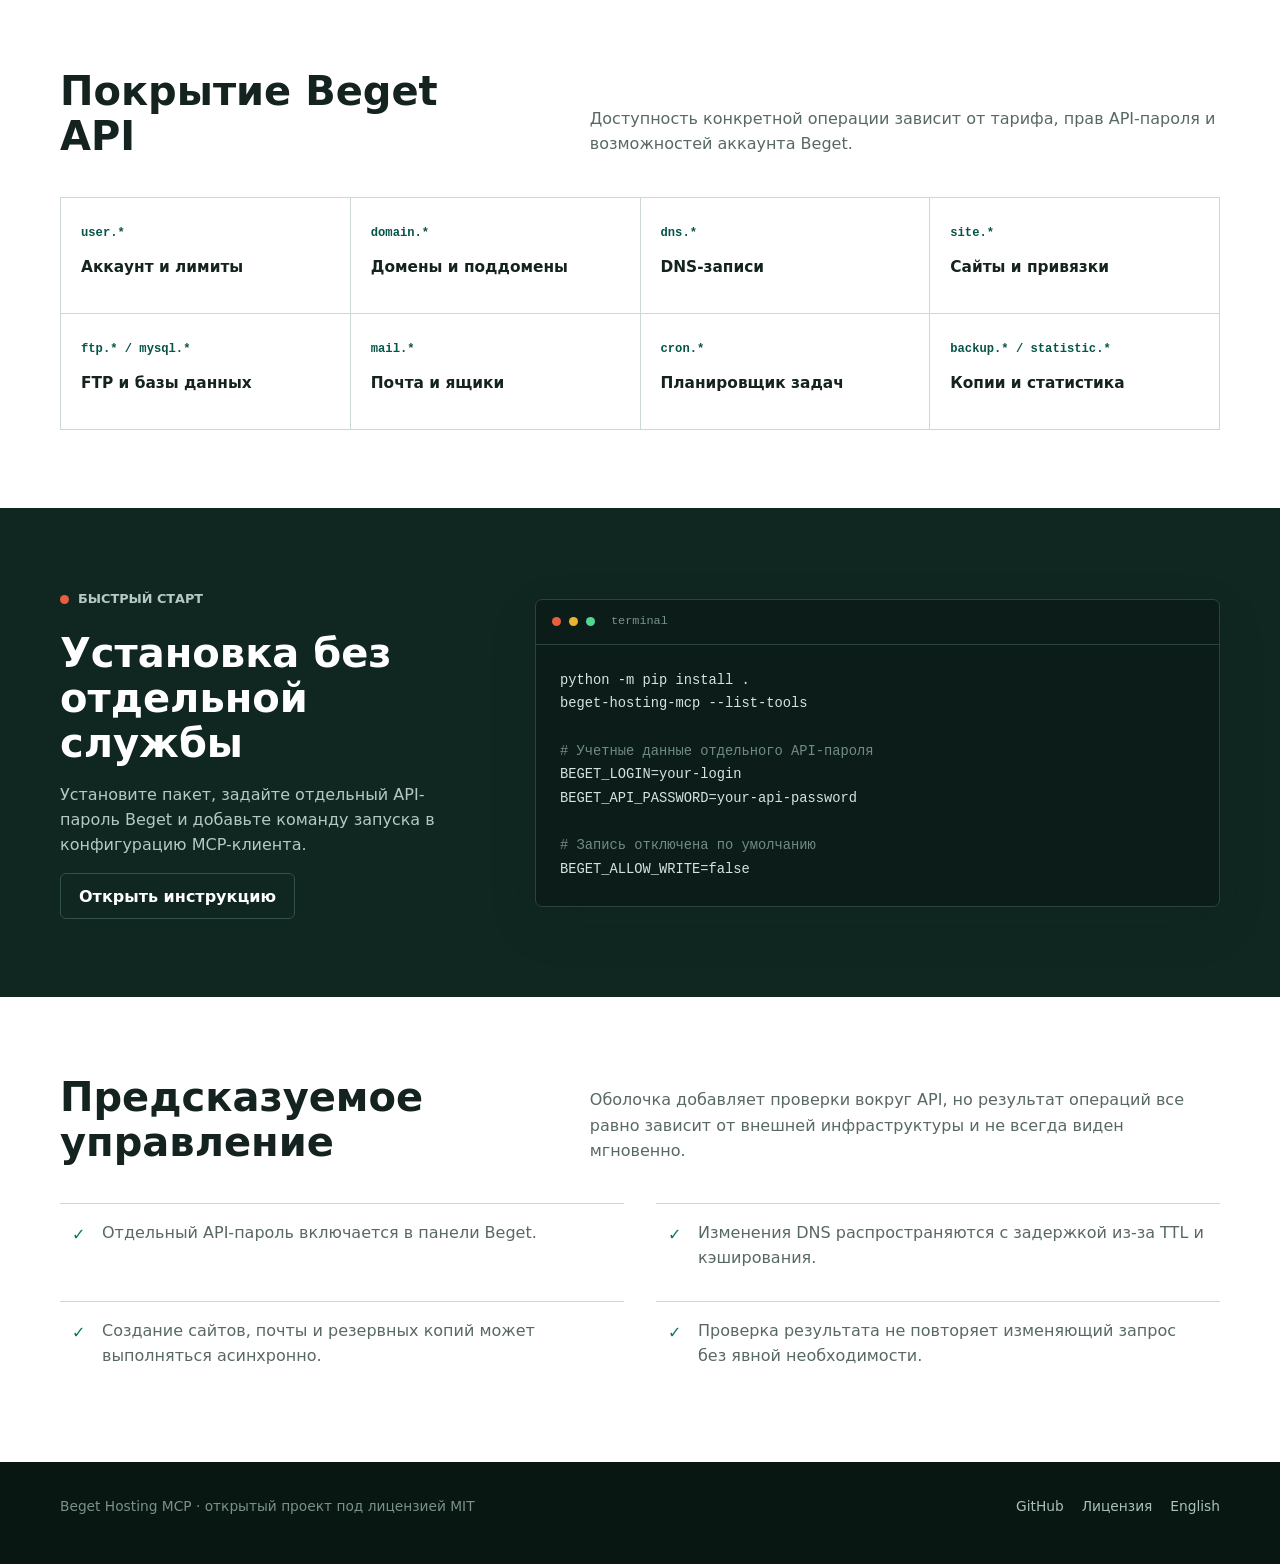
==== commit 9a5dbe29: "docs(site): publish v0.1.2 contract audit" ====
--- a/docs/index.html
+++ b/docs/index.html
@@ -44,7 +44,8 @@
         "programmingLanguage": "Python",
         "runtimePlatform": "Python 3.11+",
         "applicationCategory": "DeveloperApplication",
-        "softwareVersion": "0.1.1",
+        "softwareVersion": "0.1.2",
+        "dateModified": "2026-10-15",
         "inLanguage": "ru",
         "keywords": "MCP, Model Context Protocol, Beget API, автоматизация хостинга, DNS, домены",
         "isAccessibleForFree": true
@@ -81,7 +82,7 @@
             <p class="hero-lead">Подключите управление доменами, DNS, сайтами, почтой, базами данных и резервными копиями Beget к Cursor, Codex или любому другому MCP-клиенту.</p>
             <div class="hero-actions">
               <a class="button" href="https://github.com/BelyaevAD/beget-hosting-mcp">Открыть на GitHub</a>
-              <a class="button secondary" href="https://github.com/BelyaevAD/beget-hosting-mcp/releases/tag/v0.1.1">Скачать v0.1.1</a>
+              <a class="button secondary" href="https://github.com/BelyaevAD/beget-hosting-mcp/releases/tag/v0.1.2">Скачать v0.1.2</a>
             </div>
             <div class="hero-meta" aria-label="Технические характеристики">
               <span>Python 3.11+</span>
@@ -115,9 +116,23 @@
         <div class="stats shell">
           <div class="stat"><strong>4</strong><span>универсальных MCP-инструмента</span></div>
           <div class="stat"><strong>65</strong><span>методов Beget API в каталоге</span></div>
-          <div class="stat"><strong>2</strong><span>уровня защиты операций записи</span></div>
+          <div class="stat"><strong>104</strong><span>параметра описаны в контрактах</span></div>
         </div>
       </div>
+
+      <section class="audit-band" aria-labelledby="audit-title">
+        <div class="audit-inner shell">
+          <div class="audit-copy">
+            <p class="audit-kicker">Аудит контрактов · 15 октября 2026</p>
+            <h2 id="audit-title">Сверено со всей официальной документацией Beget API</h2>
+            <p>Проверены 12 страниц и 65 методов. Контракты методов не изменились; обновлён локальный архив, а 7 неточностей в примерах Beget сохранены как явные предупреждения.</p>
+          </div>
+          <div class="audit-actions">
+            <a class="text-link" href="https://github.com/BelyaevAD/beget-hosting-mcp/blob/main/docs/contract-audit-2026-10-15.md">Отчёт об аудите</a>
+            <a class="text-link muted" href="https://beget.com/ru/kb/api/beget-api">Документация Beget</a>
+          </div>
+        </div>
+      </section>
 
       <section class="section">
         <div class="shell">
--- a/docs/assets/site.css
+++ b/docs/assets/site.css
@@ -373,6 +373,64 @@
   font-size: 0.9rem;
 }
 
+.audit-band {
+  color: #ffffff;
+  background: var(--brand-dark);
+  border-bottom: 1px solid #2a7063;
+}
+
+.audit-inner {
+  display: grid;
+  grid-template-columns: minmax(0, 1.35fr) minmax(220px, 0.65fr);
+  gap: 64px;
+  align-items: end;
+  padding-top: 34px;
+  padding-bottom: 36px;
+}
+
+.audit-kicker {
+  margin-bottom: 10px;
+  color: #9cebd8;
+  font-size: 0.76rem;
+  font-weight: 780;
+  text-transform: uppercase;
+}
+
+.audit-copy h2 {
+  max-width: 760px;
+  margin-bottom: 10px;
+  font-size: 1.65rem;
+  line-height: 1.2;
+  letter-spacing: 0;
+}
+
+.audit-copy p:last-child {
+  max-width: 820px;
+  margin-bottom: 0;
+  color: #c9ddd7;
+  font-size: 0.94rem;
+}
+
+.audit-actions {
+  display: flex;
+  flex-direction: column;
+  align-items: flex-start;
+  gap: 10px;
+  padding-left: 24px;
+  border-left: 1px solid #43877a;
+}
+
+.text-link {
+  color: #ffffff;
+  font-weight: 750;
+  text-underline-offset: 4px;
+}
+
+.text-link.muted {
+  color: #9cebd8;
+  font-weight: 650;
+}
+
 .section {
   padding: 78px 0;
 }
@@ -685,9 +743,17 @@
   }
 
   .section-heading,
-  .quick-start {
+  .quick-start,
+  .audit-inner {
     grid-template-columns: 1fr;
     gap: 26px;
+  }
+
+  .audit-actions {
+    padding-top: 18px;
+    padding-left: 0;
+    border-top: 1px solid #43877a;
+    border-left: 0;
   }
 
   .feature-grid {
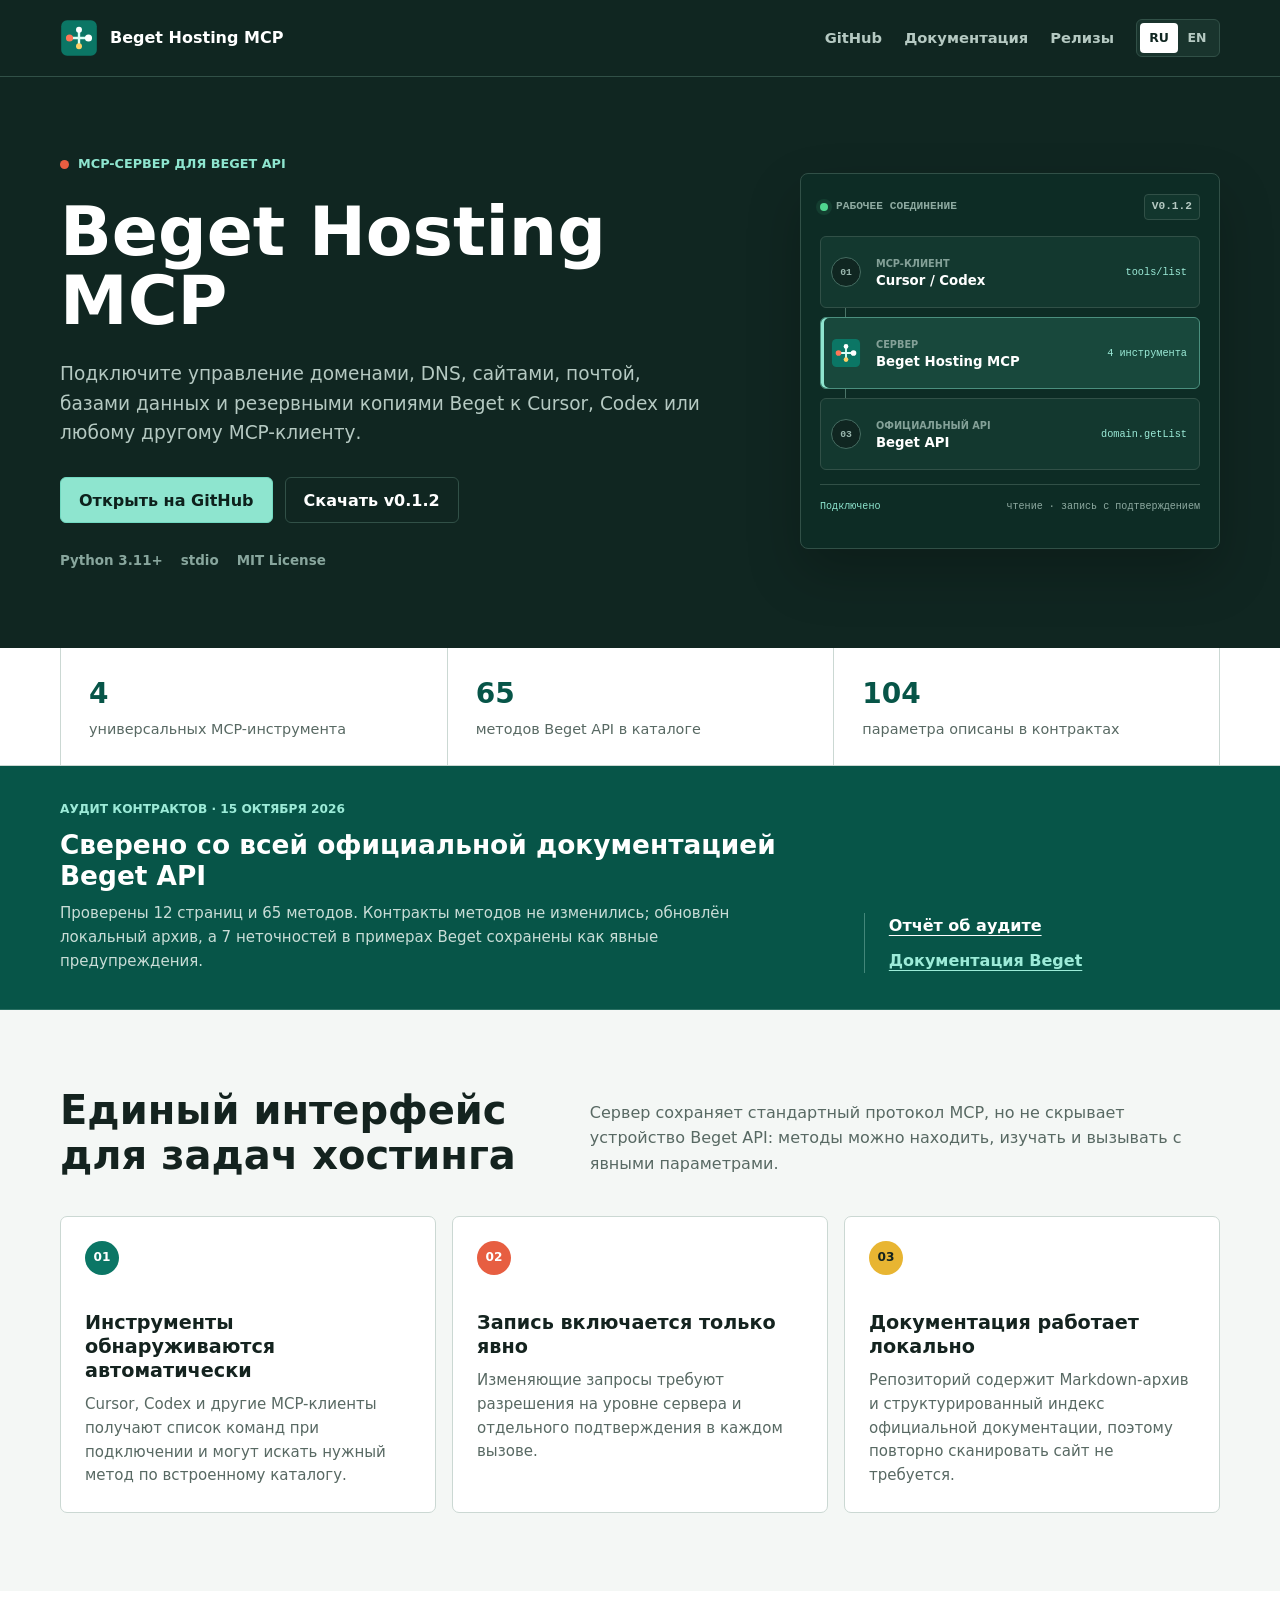
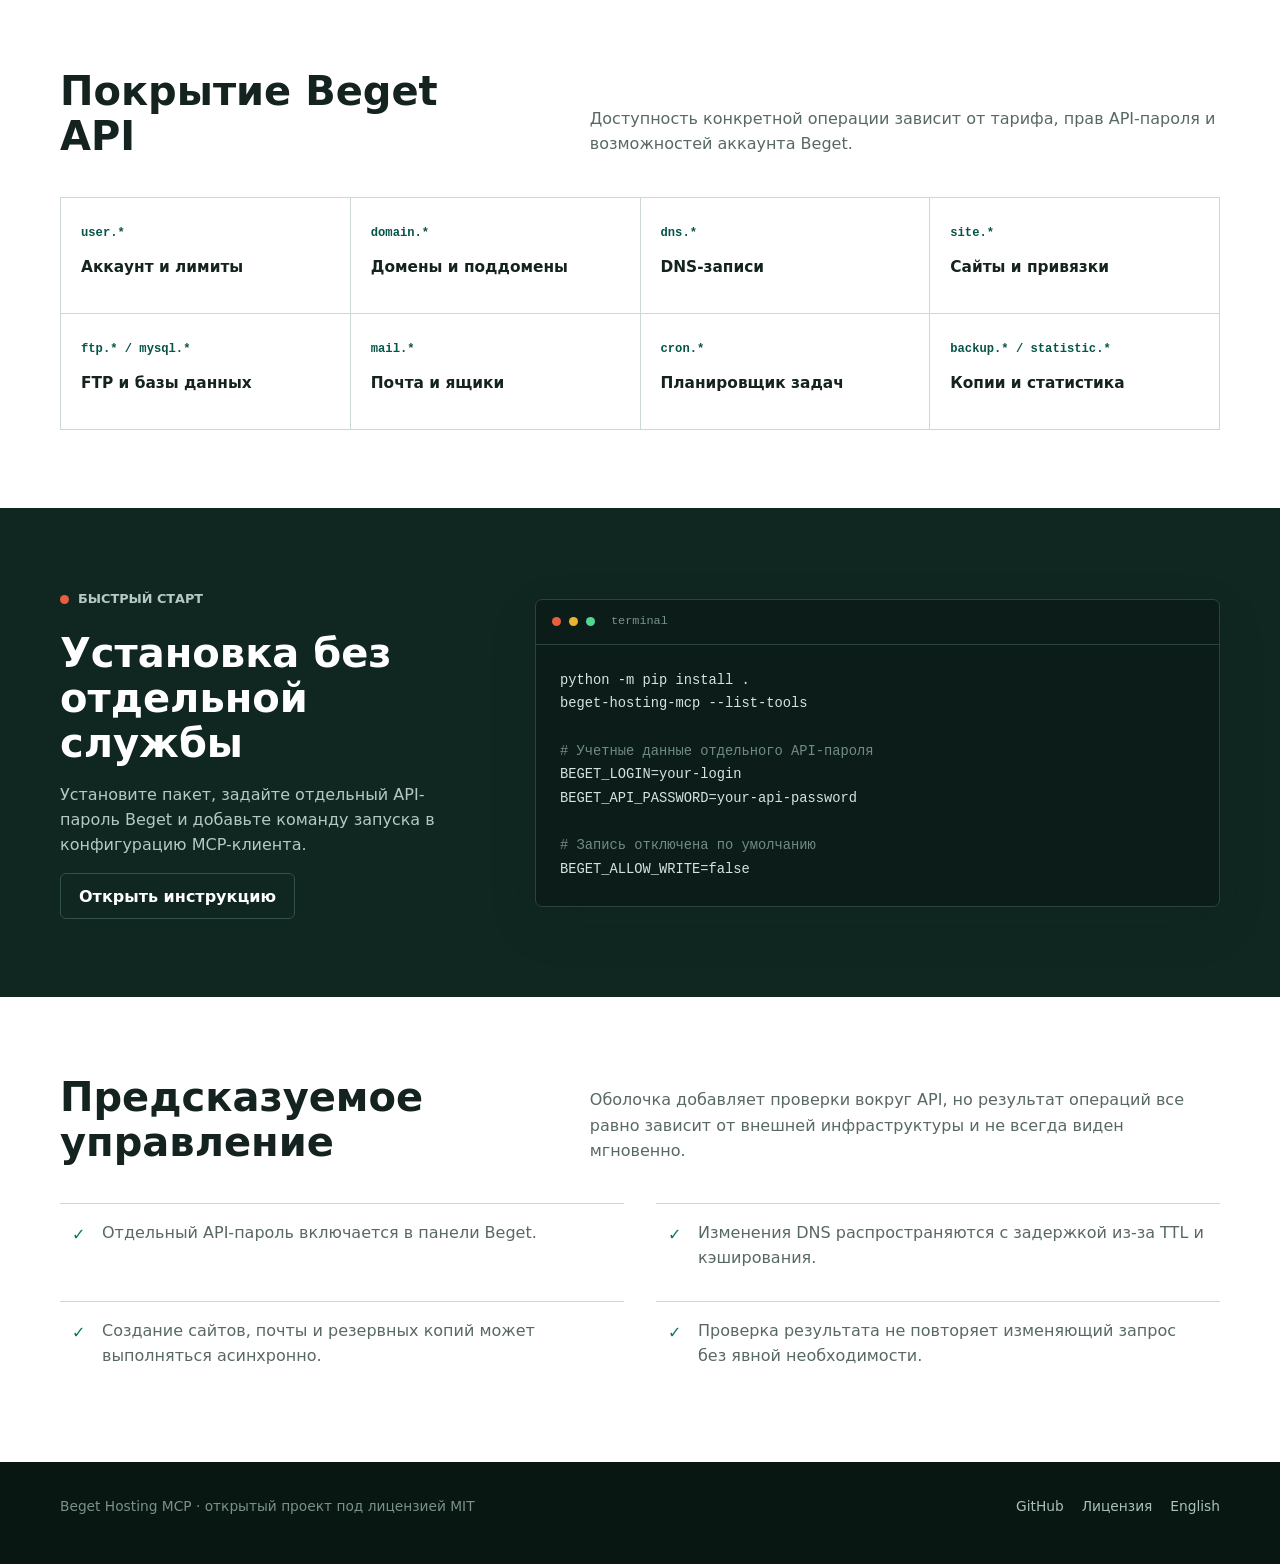
==== commit 33ff594d: "docs(site): refine desktop hero connection panel" ====
--- a/docs/index.html
+++ b/docs/index.html
@@ -92,22 +92,28 @@
           </div>
 
           <div class="flow-scene" aria-label="Схема подключения MCP-клиента к Beget API">
-            <span class="flow-line one" aria-hidden="true"></span>
-            <span class="flow-line two" aria-hidden="true"></span>
-            <span class="flow-line three" aria-hidden="true"></span>
-            <div class="flow-node client">
-              <strong>Cursor / Codex</strong>
-              <small>tools/list</small>
-            </div>
-            <div class="flow-node server">
-              <strong>Beget Hosting MCP</strong>
-              <small>4 инструмента</small>
-            </div>
-            <div class="flow-node api">
-              <strong>Beget API</strong>
-              <small>domain.getList</small>
-            </div>
-            <div class="flow-status">connected · read + guarded write</div>
+            <div class="flow-header">
+              <span class="flow-live">Рабочее соединение</span>
+              <span class="flow-version">v0.1.2</span>
+            </div>
+            <div class="flow-stack">
+              <div class="flow-node client">
+                <span class="flow-index" aria-hidden="true">01</span>
+                <span class="flow-node-copy"><small>MCP-клиент</small><strong>Cursor / Codex</strong></span>
+                <code>tools/list</code>
+              </div>
+              <div class="flow-node server">
+                <img class="flow-node-icon" src="assets/brand-mark.svg" alt="" width="32" height="32">
+                <span class="flow-node-copy"><small>Сервер</small><strong>Beget Hosting MCP</strong></span>
+                <code>4 инструмента</code>
+              </div>
+              <div class="flow-node api">
+                <span class="flow-index" aria-hidden="true">03</span>
+                <span class="flow-node-copy"><small>Официальный API</small><strong>Beget API</strong></span>
+                <code>domain.getList</code>
+              </div>
+            </div>
+            <div class="flow-status"><span>Подключено</span><span>чтение · запись с подтверждением</span></div>
           </div>
         </div>
       </section>
--- a/docs/assets/site.css
+++ b/docs/assets/site.css
@@ -138,7 +138,10 @@
 }
 
 .hero-inner {
-  position: relative;
+  display: grid;
+  grid-template-columns: minmax(0, 1fr) 420px;
+  gap: 48px;
+  align-items: center;
   min-height: 500px;
   padding: 74px 0 76px;
 }
@@ -238,104 +241,159 @@
 }
 
 .flow-scene {
-  position: absolute;
-  z-index: 1;
-  top: 67px;
-  right: 0;
-  width: 390px;
-  height: 350px;
-  color: #ffffff;
-}
-
-.flow-line {
-  position: absolute;
-  height: 1px;
-  background: #56776d;
-  transform-origin: left center;
-}
-
-.flow-line.one {
-  top: 92px;
-  left: 83px;
-  width: 133px;
-}
-
-.flow-line.two {
-  top: 222px;
-  left: 206px;
-  width: 118px;
-  transform: rotate(-38deg);
-}
-
-.flow-line.three {
-  top: 116px;
-  left: 205px;
-  width: 106px;
-  transform: rotate(63deg);
-}
-
-.flow-node {
-  position: absolute;
-  width: 150px;
-  min-height: 74px;
-  padding: 13px 14px;
-  border: 1px solid var(--hero-line);
-  border-radius: 7px;
-  background: #17352d;
-  box-shadow: 0 15px 38px rgba(0, 0, 0, 0.22);
-}
-
-.flow-node strong,
-.flow-node small {
-  display: block;
-}
-
-.flow-node strong {
-  margin-bottom: 3px;
-  font-size: 0.86rem;
-}
-
-.flow-node small {
+  width: 420px;
+  min-height: 376px;
+  padding: 19px;
+  border: 1px solid #315047;
+  border-radius: 8px;
+  color: #ffffff;
+  background: #0d2c25;
+  box-shadow: 0 24px 54px rgba(0, 0, 0, 0.22);
+}
+
+.flow-header,
+.flow-status {
+  display: flex;
+  align-items: center;
+  justify-content: space-between;
+  gap: 16px;
+}
+
+.flow-header {
+  min-height: 28px;
+  margin-bottom: 15px;
   color: #8eaaa1;
   font-family: "Cascadia Mono", "SFMono-Regular", Consolas, monospace;
   font-size: 0.7rem;
-}
-
-.flow-node.client {
-  top: 54px;
-  left: 0;
-}
-
-.flow-node.server {
-  top: 54px;
-  right: 24px;
-  border-color: #4b8f7e;
-}
-
-.flow-node.api {
-  top: 216px;
-  left: 112px;
-}
-
-.flow-status {
-  position: absolute;
-  right: 0;
-  bottom: 8px;
-  padding-left: 16px;
-  color: #8ee5cf;
-  font-family: "Cascadia Mono", "SFMono-Regular", Consolas, monospace;
-  font-size: 0.72rem;
-}
-
-.flow-status::before {
-  position: absolute;
-  top: 4px;
-  left: 0;
+  font-weight: 700;
+  text-transform: uppercase;
+}
+
+.flow-live {
+  display: inline-flex;
+  align-items: center;
+  gap: 8px;
+}
+
+.flow-live::before {
   width: 8px;
   height: 8px;
   border-radius: 50%;
   background: #50d890;
+  box-shadow: 0 0 0 4px rgba(80, 216, 144, 0.1);
   content: "";
+}
+
+.flow-version {
+  padding: 3px 7px;
+  border: 1px solid #315047;
+  border-radius: 4px;
+  color: #b5c9c2;
+  background: #12362d;
+}
+
+.flow-stack {
+  position: relative;
+  display: grid;
+  gap: 9px;
+}
+
+.flow-stack::before {
+  position: absolute;
+  z-index: 0;
+  top: 34px;
+  bottom: 34px;
+  left: 25px;
+  width: 1px;
+  background: #4b7468;
+  content: "";
+}
+
+.flow-node {
+  position: relative;
+  z-index: 1;
+  display: grid;
+  grid-template-columns: 38px minmax(0, 1fr) auto;
+  gap: 10px;
+  min-height: 72px;
+  align-items: center;
+  padding: 10px 12px 10px 7px;
+  border: 1px solid var(--hero-line);
+  border-radius: 6px;
+  background: #13382f;
+}
+
+.flow-index,
+.flow-node-icon {
+  position: relative;
+  z-index: 2;
+  width: 30px;
+  height: 30px;
+  margin-left: 3px;
+}
+
+.flow-index {
+  display: inline-flex;
+  align-items: center;
+  justify-content: center;
+  border: 1px solid #456c61;
+  border-radius: 50%;
+  color: #9bb8af;
+  background: var(--hero);
+  font-family: "Cascadia Mono", "SFMono-Regular", Consolas, monospace;
+  font-size: 0.61rem;
+  font-weight: 750;
+}
+
+.flow-node-icon {
+  border-radius: 6px;
+}
+
+.flow-node-copy,
+.flow-node-copy strong,
+.flow-node-copy small {
+  display: block;
+}
+
+.flow-node-copy small {
+  margin-bottom: 1px;
+  color: #84a198;
+  font-size: 0.61rem;
+  font-weight: 720;
+  text-transform: uppercase;
+}
+
+.flow-node-copy strong {
+  font-size: 0.83rem;
+  line-height: 1.2;
+}
+
+.flow-node code {
+  color: #9cebd8;
+  font-family: "Cascadia Mono", "SFMono-Regular", Consolas, monospace;
+  font-size: 0.64rem;
+  text-align: right;
+}
+
+.flow-node.server {
+  border-color: #4b8f7e;
+  background: #18483c;
+  box-shadow: inset 3px 0 0 #8ee5cf;
+}
+
+.flow-status {
+  min-height: 31px;
+  margin-top: 14px;
+  padding-top: 13px;
+  border-top: 1px solid #315047;
+  color: #8ee5cf;
+  font-family: "Cascadia Mono", "SFMono-Regular", Consolas, monospace;
+  font-size: 0.63rem;
+}
+
+.flow-status span:last-child {
+  color: #8eaaa1;
+  text-align: right;
 }
 
 .stats-band {
@@ -687,12 +745,17 @@
     font-size: 3.5rem;
   }
 
+  .hero-inner {
+    grid-template-columns: minmax(0, 1fr) 370px;
+    gap: 32px;
+  }
+
   .hero-copy {
     max-width: 600px;
   }
 
   .flow-scene {
-    right: -120px;
+    width: 370px;
   }
 
   .coverage {
@@ -719,6 +782,7 @@
   }
 
   .hero-inner {
+    display: block;
     padding: 58px 0 64px;
   }
 
@@ -732,9 +796,7 @@
   }
 
   .flow-scene {
-    top: 180px;
-    right: -190px;
-    opacity: 0.3;
+    display: none;
   }
 
   .section,
